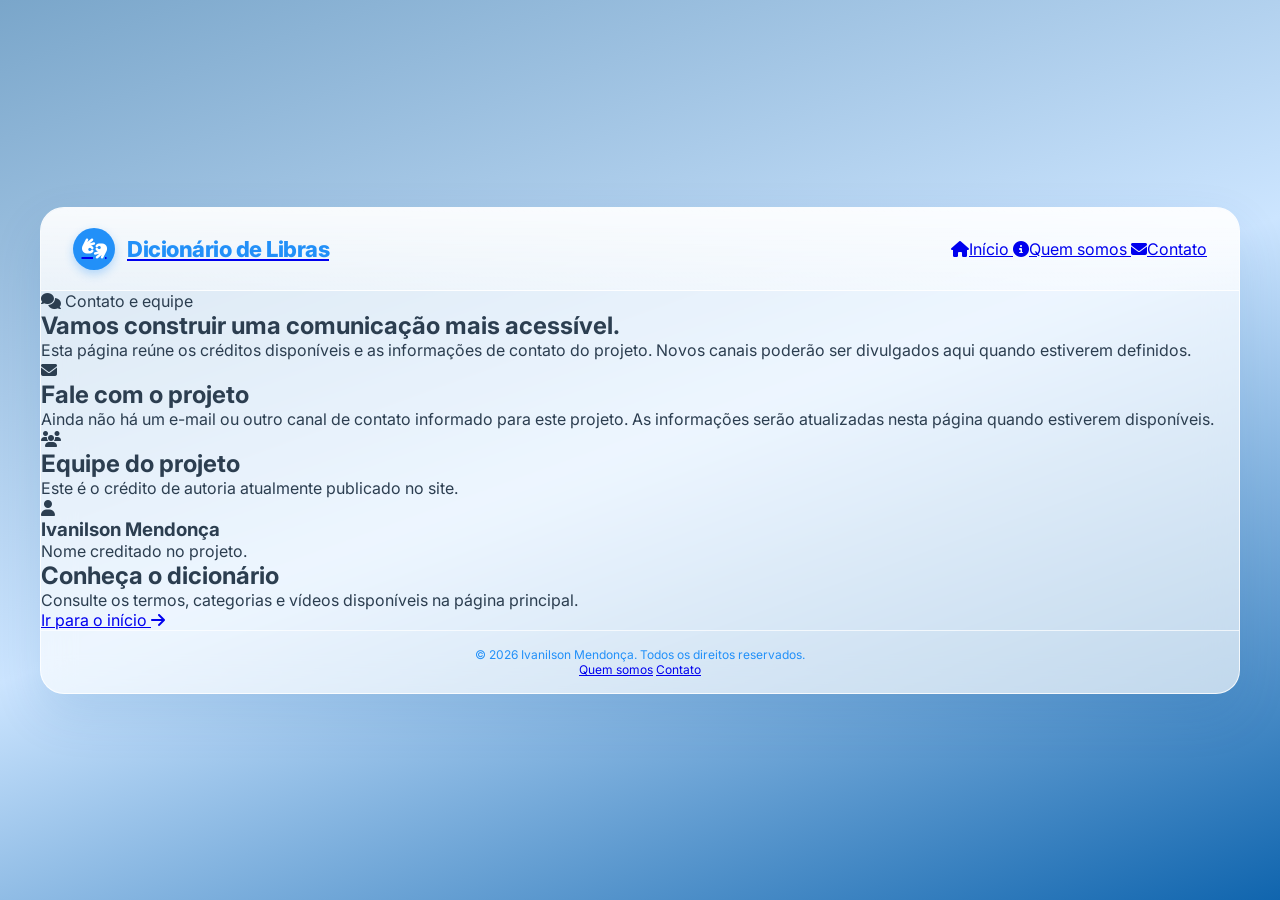
==== contato.html @ b25b12d7 "paginas quem somos e contato" ====
<!DOCTYPE html>
<html lang="pt-BR">

<head>
  <meta charset="UTF-8">
  <meta name="viewport" content="width=device-width, initial-scale=1.0">
  <meta name="description" content="Informações de contato e equipe do projeto Dicionário de Libras.">
  <title>Contato | Dicionário de Libras</title>
  <link rel="preconnect" href="https://fonts.googleapis.com">
  <link rel="preconnect" href="https://fonts.gstatic.com" crossorigin>
  <link href="https://fonts.googleapis.com/css2?family=Inter:wght@400;500;600;700;800&display=swap" rel="stylesheet">
  <link rel="stylesheet" href="https://cdnjs.cloudflare.com/ajax/libs/font-awesome/6.4.0/css/all.min.css">
  <link rel="stylesheet" href="styles.css">
</head>

<body>
  <div class="app-container">
    <header>
      <a class="logo-container logo-link" href="index.html">
        <span class="logo-icon"><i class="fa-solid fa-hands-asl-interpreting" aria-hidden="true"></i></span>
        <span class="logo-text">Dicionário de Libras</span>
      </a>
      <nav class="site-nav" aria-label="Navegação principal">
        <a class="site-nav-link" href="index.html">
          <i class="fa-solid fa-house" aria-hidden="true"></i><span>Início</span>
        </a>
        <a class="site-nav-link" href="quem-somos.html">
          <i class="fa-solid fa-circle-info" aria-hidden="true"></i><span>Quem somos</span>
        </a>
        <a class="site-nav-link" href="contato.html" aria-current="page">
          <i class="fa-solid fa-envelope" aria-hidden="true"></i><span>Contato</span>
        </a>
      </nav>
    </header>

    <main class="page-content">
      <section class="page-hero">
        <span class="page-eyebrow"><i class="fa-solid fa-comments" aria-hidden="true"></i> Contato e equipe</span>
        <h1>Vamos construir uma comunicação mais acessível.</h1>
        <p>
          Esta página reúne os créditos disponíveis e as informações de contato do projeto.
          Novos canais poderão ser divulgados aqui quando estiverem definidos.
        </p>
      </section>

      <section class="info-grid contact-grid" aria-label="Informações do projeto">
        <article class="page-card">
          <span class="info-card-icon"><i class="fa-solid fa-envelope" aria-hidden="true"></i></span>
          <h2>Fale com o projeto</h2>
          <p class="page-card-copy">
            Ainda não há um e-mail ou outro canal de contato informado para este projeto.
            As informações serão atualizadas nesta página quando estiverem disponíveis.
          </p>
        </article>

        <article class="page-card">
          <span class="info-card-icon"><i class="fa-solid fa-users" aria-hidden="true"></i></span>
          <h2>Equipe do projeto</h2>
          <p class="page-card-copy">Este é o crédito de autoria atualmente publicado no site.</p>
          <div class="team-member">
            <span class="team-member-icon"><i class="fa-solid fa-user" aria-hidden="true"></i></span>
            <div>
              <h3>Ivanilson Mendonça</h3>
              <p>Nome creditado no projeto.</p>
            </div>
          </div>
        </article>
      </section>

      <section class="page-card">
        <h2>Conheça o dicionário</h2>
        <p class="page-card-copy">
          Consulte os termos, categorias e vídeos disponíveis na página principal.
        </p>
        <a class="text-link" href="index.html">
          Ir para o início <i class="fa-solid fa-arrow-right" aria-hidden="true"></i>
        </a>
      </section>
    </main>

    <footer class="app-footer">
      <p>© 2026 Ivanilson Mendonça. Todos os direitos reservados.</p>
      <nav class="footer-nav" aria-label="Navegação do rodapé">
        <a href="quem-somos.html">Quem somos</a>
        <a href="contato.html" aria-current="page">Contato</a>
      </nav>
    </footer>
  </div>
</body>

</html>
---- styles.css ----
:root {
      --bg-gradient: linear-gradient(160deg, #7aa6ca 0%, #cce5ff 50%, #1065ae 100%);
      /*;135deg, #e8f3fc 0%, #cce5ff 50%, #e0f0fe 100%*/      
      --card-bg: rgba(255, 255, 255, 0.85);
      --card-border: rgba(255, 255, 255, 0.6);
      --primary-blue: #2290f8;
      --primary-blue-hover: #1877d5;
      --light-blue: #f0f7ff;
      --text-main: #2c3e50;
      --text-muted: #6a7c92;
      --border-color: #e2e8f0;
      --shadow-soft: 0 10px 25px -5px rgba(34, 144, 248, 0.08), 0 8px 10px -6px rgba(0, 0, 0, 0.03);
      --shadow-hover: 0 15px 30px -5px rgba(34, 144, 248, 0.15);
      --radius-lg: 24px;
      --radius-md: 16px;
      --radius-sm: 12px;
    }

    * {
      box-sizing: border-box;
      margin: 0;
      padding: 0;
      font-family: 'Inter', sans-serif;
    }

    body {
      background: var(--bg-gradient);
      min-height: 100vh;
      display: flex;
      justify-content: center;
      align-items: center;
      padding: 20px;
      color: var(--text-main);
    }

    .app-container {
      width: 100%;
      max-width: 1200px;
      background: rgba(255, 255, 255, 0.65);
      backdrop-filter: blur(16px);
      -webkit-backdrop-filter: blur(16px);
      border: 1px solid rgba(255, 255, 255, 0.8);
      border-radius: var(--radius-lg);
      box-shadow: 0 20px 50px rgba(0, 80, 160, 0.12);
      overflow: hidden;
      display: flex;
      flex-direction: column;
    }

    /* Header */
    header {
      display: flex;
      justify-content: space-between;
      align-items: center;
      padding: 20px 32px;
      background: linear-gradient(180deg, rgba(255, 255, 255, 0.8) 0%, rgba(255, 255, 255, 0.4) 100%);
      border-bottom: 1px solid rgba(255, 255, 255, 0.6);
    }

    .logo-container {
      display: flex;
      align-items: center;
      gap: 12px;
    }

    .logo-icon {
      width: 42px;
      height: 42px;
      background: var(--primary-blue);
      color: white;
      border-radius: 50%;
      display: flex;
      align-items: center;
      justify-content: center;
      font-size: 20px;
      box-shadow: 0 4px 10px rgba(34, 144, 248, 0.3);
    }

    .logo-text {
      font-size: 22px;
      font-weight: 800;
      color: var(--primary-blue);
      letter-spacing: -0.5px;
    }

    .header-actions {
      display: flex;
      align-items: center;
      gap: 16px;
    }

    .icon-btn {
      background: rgba(255, 255, 255, 0.9);
      border: 1px solid var(--border-color);
      width: 40px;
      height: 40px;
      border-radius: 50%;
      display: flex;
      align-items: center;
      justify-content: center;
      color: var(--text-muted);
      cursor: pointer;
      transition: all 0.2s ease;
      position: relative;
    }

    .icon-btn:hover {
      background: var(--primary-blue);
      color: white;
      border-color: var(--primary-blue);
      transform: translateY(-2px);
    }

    .badge-dot {
      position: absolute;
      top: 8px;
      right: 8px;
      width: 8px;
      height: 8px;
      background-color: #ff4757;
      border-radius: 50%;
      border: 2px solid white;
    }

    /* Main Content Layout */
    .main-content {
      display: grid;
      grid-template-columns: 380px 1fr;
      gap: 24px;
      padding: 24px 32px 32px 32px;
    }

    .app-footer {
      padding: 16px 32px;
      border-top: 1px solid rgba(255, 255, 255, 0.7);
      color: var(--primary-blue);
      text-align: center;
      font-size: 12px;
    }

    /* Left Panel: Search & Categories */
    .search-panel {
      background: var(--card-bg);
      border: 1px solid var(--card-border);
      border-radius: var(--radius-md);
      padding: 24px;
      box-shadow: var(--shadow-soft);
      display: flex;
      flex-direction: column;
      gap: 20px;
    }

    .search-actions {
      display: flex;
      align-items: stretch;
      gap: 10px;
    }

    .category-picker {
      position: relative;
      flex: 1;
      min-width: 0;
    }

    .search-header-btn {
      width: 100%;
      background: var(--primary-blue);
      color: white;
      border: none;
      padding: 14px 20px;
      border-radius: var(--radius-sm);
      font-size: 16px;
      font-weight: 700;
      display: flex;
      align-items: center;
      justify-content: space-between;
      cursor: pointer;
      box-shadow: 0 6px 15px rgba(34, 144, 248, 0.25);
    }

    .category-menu {
      position: absolute;
      top: calc(100% + 8px);
      left: 0;
      right: 0;
      z-index: 10;
      display: flex;
      flex-direction: column;
      max-height: 240px;
      overflow-y: auto;
      padding: 6px;
      background: white;
      border: 1px solid var(--border-color);
      border-radius: var(--radius-sm);
      box-shadow: var(--shadow-hover);
    }

    .category-menu[hidden] {
      display: none;
    }

    .category-option {
      padding: 10px 12px;
      background: transparent;
      border: none;
      border-radius: 8px;
      color: var(--text-main);
      text-align: left;
      font-size: 14px;
      cursor: pointer;
    }

    .category-option:hover,
    .category-option[aria-pressed="true"] {
      background: var(--light-blue);
      color: var(--primary-blue);
    }

    .action-arrow-btn {
      width: 48px;
      flex-shrink: 0;
      background: white;
      color: var(--primary-blue);
      border: 1px solid rgba(34, 144, 248, 0.25);
      border-radius: var(--radius-sm);
      font-size: 16px;
      cursor: pointer;
      transition: background 0.2s ease, color 0.2s ease, border-color 0.2s ease, transform 0.2s ease;
    }

    .action-arrow-btn:hover {
      background: var(--light-blue);
      border-color: var(--primary-blue);
      transform: translateY(-1px);
    }

    .action-arrow-btn:focus-visible {
      outline: 3px solid rgba(34, 144, 248, 0.25);
      outline-offset: 2px;
    }

    .search-input-wrapper {
      display: flex;
      align-items: center;
      background: white;
      border: 1px solid var(--border-color);
      border-radius: var(--radius-sm);
      padding: 6px 12px;
      transition: border-color 0.2s;
    }

    .search-input-wrapper:focus-within {
      border-color: var(--primary-blue);
      box-shadow: 0 0 0 3px rgba(34, 144, 248, 0.15);
    }

    .search-input {
      border: none;
      outline: none;
      width: 100%;
      padding: 8px;
      font-size: 14px;
      color: var(--text-main);
    }

    .category-tag-btn {
      background: var(--primary-blue);
      color: white;
      border: none;
      padding: 8px 16px;
      border-radius: 20px;
      font-size: 13px;
      font-weight: 600;
      cursor: pointer;
    }

    /* Scrollable Categories / Term List */
    .categories-list {
      display: flex;
      flex-direction: column;
      gap: 8px;
      max-height: 420px;
      overflow-y: auto;
      padding-right: 4px;
    }

    .categories-list::-webkit-scrollbar {
      width: 5px;
    }

    .categories-list::-webkit-scrollbar-thumb {
      background: #cbd5e1;
      border-radius: 10px;
    }

    .category-item {
      display: flex;
      align-items: center;
      gap: 12px;
      padding: 12px 16px;
      border-radius: var(--radius-sm);
      cursor: pointer;
      transition: all 0.2s ease;
      user-select: none;
      border: 1px solid transparent;
    }

    .category-item:hover {
      background: var(--light-blue);
    }

    .category-item.active {
      background: white;
      border-color: rgba(34, 144, 248, 0.2);
      box-shadow: 0 4px 12px rgba(0, 0, 0, 0.03);
    }

    .radio-circle {
      width: 18px;
      height: 18px;
      border: 2px solid #cbd5e1;
      border-radius: 50%;
      display: flex;
      align-items: center;
      justify-content: center;
      transition: all 0.2s;
      flex-shrink: 0;
    }

    .category-item.active .radio-circle {
      border-color: var(--primary-blue);
    }

    .radio-circle::after {
      content: '';
      width: 10px;
      height: 10px;
      background: var(--primary-blue);
      border-radius: 50%;
      opacity: 0;
      transform: scale(0);
      transition: all 0.2s;
    }

    .category-item.active .radio-circle::after {
      opacity: 1;
      transform: scale(1);
    }

    .category-info {
      display: flex;
      flex-direction: column;
      overflow: hidden;
    }

    .category-name {
      font-size: 15px;
      font-weight: 600;
      color: var(--text-main);
      white-space: nowrap;
      overflow: hidden;
      text-overflow: ellipsis;
    }

    .category-type {
      font-size: 11px;
      color: var(--text-muted);
      text-transform: uppercase;
      letter-spacing: 0.5px;
    }

    /* Right Panel: Results & Video */
    .results-panel {
      display: flex;
      flex-direction: column;
      gap: 20px;
    }

    .card {
      background: var(--card-bg);
      border: 1px solid var(--card-border);
      border-radius: var(--radius-md);
      padding: 24px;
      box-shadow: var(--shadow-soft);
    }

    .result-title {
      font-size: 20px;
      font-weight: 700;
      margin-bottom: 8px;
      display: flex;
      align-items: center;
      gap: 10px;
    }

    .category-badge {
      font-size: 12px;
      background: var(--light-blue);
      color: var(--primary-blue);
      padding: 4px 10px;
      border-radius: 12px;
      font-weight: 600;
      border: 1px solid rgba(34, 144, 248, 0.2);
    }

    .result-description {
      color: var(--text-muted);
      font-size: 14px;
      line-height: 1.5;
      margin-bottom: 20px;
    }

    /* Video Player Container */
    .video-container {
      position: relative;
      width: 100%;
      padding-top: 56.25%;
      /* Proporção 16:9 ideal para o YouTube */
      background: #1e293b;
      border-radius: var(--radius-sm);
      overflow: hidden;
    }

    .video-player {
      position: absolute;
      top: 0;
      left: 0;
      width: 100%;
      height: 100%;
      border: none;
    }

    .video-overlay-play {
      position: absolute;
      width: 64px;
      height: 64px;
      background: rgba(255, 255, 255, 0.85);
      backdrop-filter: blur(4px);
      border-radius: 50%;
      display: flex;
      align-items: center;
      justify-content: center;
      color: var(--primary-blue);
      font-size: 24px;
      cursor: pointer;
      transition: transform 0.2s, background 0.2s;
      box-shadow: 0 8px 20px rgba(0, 0, 0, 0.2);
      border: none;
    }

    .video-overlay-play:hover {
      transform: scale(1.1);
      background: white;
    }

    .video-controls {
      position: absolute;
      bottom: 0;
      left: 0;
      right: 0;
      padding: 16px 20px;
      background: linear-gradient(transparent, rgba(0, 0, 0, 0.7));
      display: flex;
      align-items: center;
      justify-content: space-between;
      color: white;
    }

    .video-title {
      font-size: 14px;
      font-weight: 600;
      display: flex;
      align-items: center;
      gap: 8px;
    }

    .video-action-btns {
      display: flex;
      gap: 12px;
    }

    .video-btn {
      background: none;
      border: none;
      color: rgba(255, 255, 255, 0.8);
      font-size: 16px;
      cursor: pointer;
      transition: color 0.2s;
    }

    .video-btn:hover {
      color: white;
    }

    /* Usage and Meaning Section */
    .usage-card h3 {
      font-size: 18px;
      font-weight: 700;
      margin-bottom: 12px;
    }

    .usage-card p {
      font-size: 14px;
      color: var(--text-muted);
      line-height: 1.6;
    }

    /* Hidden Admin Modal Style */
    .modal-overlay {
      display: none;
      position: fixed;
      top: 0;
      left: 0;
      right: 0;
      bottom: 0;
      background: rgba(0, 0, 0, 0.5);
      z-index: 999;
      justify-content: center;
      align-items: center;
      backdrop-filter: blur(4px);
    }

    .modal-content {
      background: white;
      padding: 30px;
      border-radius: var(--radius-md);
      width: 90%;
      max-width: 500px;
      box-shadow: 0 20px 40px rgba(0, 0, 0, 0.2);
    }

    .modal-content h3 {
      margin-bottom: 15px;
    }

    .modal-content p {
      font-size: 14px;
      color: var(--text-muted);
      margin-bottom: 20px;
    }

    .modal-actions {
      display: flex;
      gap: 10px;
      justify-content: flex-end;
    }

    .btn-secondary {
      background: #e2e8f0;
      border: none;
      padding: 10px 16px;
      border-radius: 8px;
      cursor: pointer;
      font-weight: 600;
    }

    .btn-primary {
      background: var(--primary-blue);
      color: white;
      border: none;
      padding: 10px 16px;
      border-radius: 8px;
      cursor: pointer;
      font-weight: 600;
    }

    /* Responsive Breakpoints */
    @media (max-width: 900px) {
      .main-content {
        grid-template-columns: 1fr;
      }

      .categories-list {
        max-height: 250px;
      }
    }

    @media (max-width: 600px) {
      body {
        padding: 10px;
      }

      header {
        padding: 16px;
      }

      .main-content {
        padding: 16px;
      }

      .video-container {
        height: 220px;
      }
    }
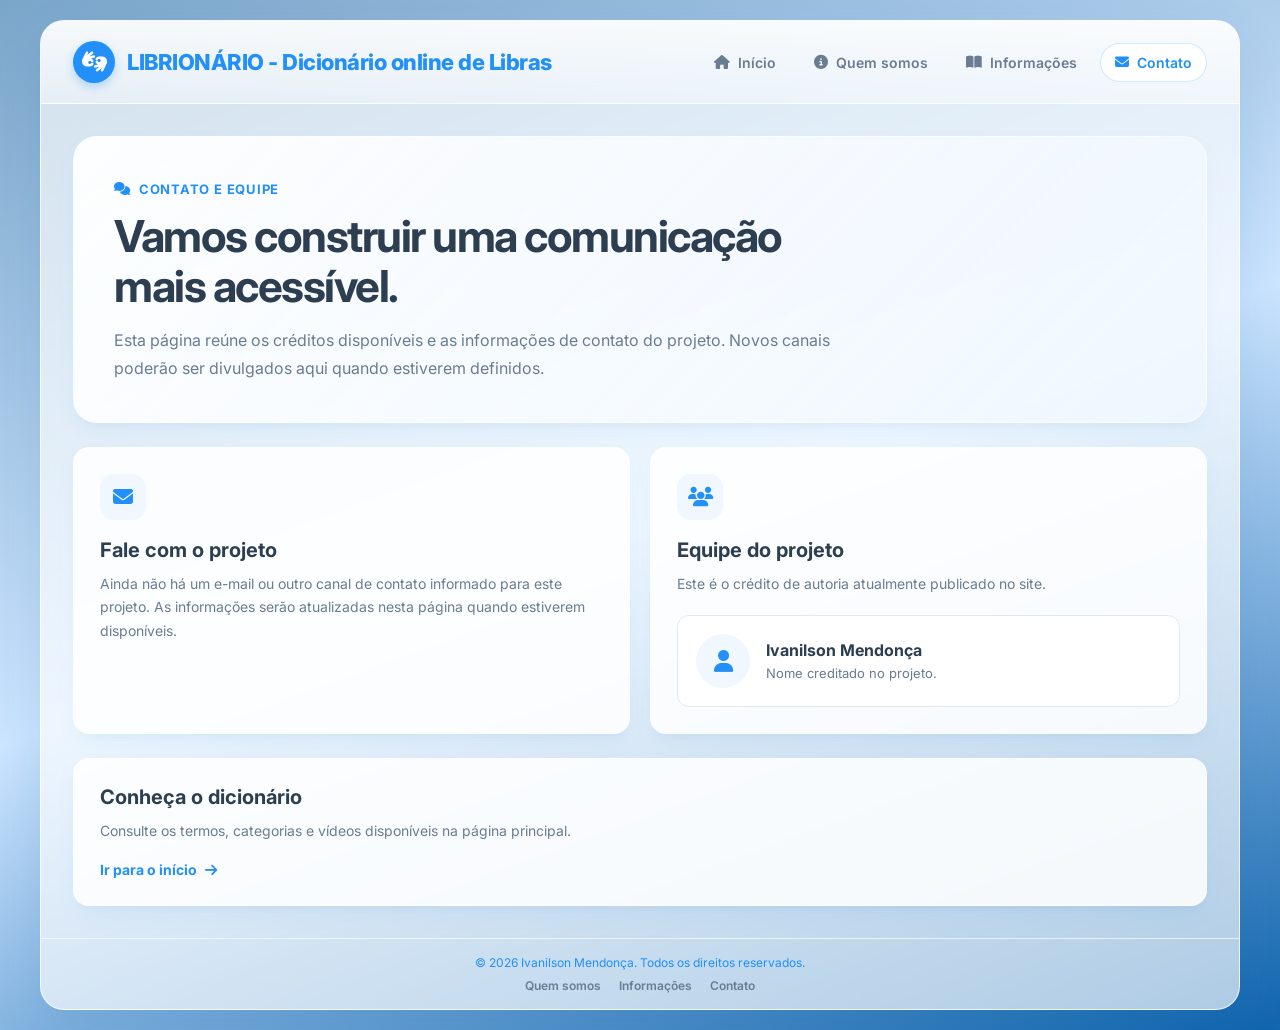
==== commit efde9bf4: "Update contato.html" ====
--- a/contato.html
+++ b/contato.html
@@ -18,7 +18,7 @@
     <header>
       <a class="logo-container logo-link" href="index.html">
         <span class="logo-icon"><i class="fa-solid fa-hands-asl-interpreting" aria-hidden="true"></i></span>
-        <span class="logo-text">Dicionário de Libras</span>
+        <span class="logo-text">LIBRIONÁRIO - Dicionário online de Libras</span>
       </a>
       <nav class="site-nav" aria-label="Navegação principal">
         <a class="site-nav-link" href="index.html">
@@ -26,6 +26,9 @@
         </a>
         <a class="site-nav-link" href="quem-somos.html">
           <i class="fa-solid fa-circle-info" aria-hidden="true"></i><span>Quem somos</span>
+        </a>
+        <a class="site-nav-link" href="informacoes.html">
+          <i class="fa-solid fa-book-open" aria-hidden="true"></i><span>Informações</span>
         </a>
         <a class="site-nav-link" href="contato.html" aria-current="page">
           <i class="fa-solid fa-envelope" aria-hidden="true"></i><span>Contato</span>
@@ -82,6 +85,7 @@
       <p>© 2026 Ivanilson Mendonça. Todos os direitos reservados.</p>
       <nav class="footer-nav" aria-label="Navegação do rodapé">
         <a href="quem-somos.html">Quem somos</a>
+        <a href="informacoes.html">Informações</a>
         <a href="contato.html" aria-current="page">Contato</a>
       </nav>
     </footer>
--- a/styles.css
+++ b/styles.css
@@ -1,6 +1,5 @@
 :root {
       --bg-gradient: linear-gradient(160deg, #7aa6ca 0%, #cce5ff 50%, #1065ae 100%);
-      /*;135deg, #e8f3fc 0%, #cce5ff 50%, #e0f0fe 100%*/      
       --card-bg: rgba(255, 255, 255, 0.85);
       --card-border: rgba(255, 255, 255, 0.6);
       --primary-blue: #2290f8;
@@ -63,6 +62,10 @@
       gap: 12px;
     }
 
+    .logo-link {
+      text-decoration: none;
+    }
+
     .logo-icon {
       width: 42px;
       height: 42px;
@@ -87,6 +90,33 @@
       display: flex;
       align-items: center;
       gap: 16px;
+    }
+
+    .site-nav {
+      display: flex;
+      align-items: center;
+      gap: 8px;
+    }
+
+    .site-nav-link {
+      display: inline-flex;
+      align-items: center;
+      gap: 8px;
+      padding: 10px 14px;
+      border: 1px solid transparent;
+      border-radius: 999px;
+      color: var(--text-muted);
+      font-size: 14px;
+      font-weight: 600;
+      text-decoration: none;
+      transition: background 0.2s ease, color 0.2s ease, border-color 0.2s ease;
+    }
+
+    .site-nav-link:hover,
+    .site-nav-link[aria-current="page"] {
+      background: white;
+      border-color: rgba(34, 144, 248, 0.2);
+      color: var(--primary-blue);
     }
 
     .icon-btn {
@@ -136,6 +166,171 @@
       color: var(--primary-blue);
       text-align: center;
       font-size: 12px;
+    }
+
+    .footer-nav {
+      display: flex;
+      justify-content: center;
+      gap: 18px;
+      margin-top: 8px;
+    }
+
+    .footer-nav a {
+      color: var(--text-muted);
+      font-weight: 600;
+      text-decoration: none;
+    }
+
+    .footer-nav a:hover {
+      color: var(--primary-blue);
+    }
+
+    .page-content {
+      display: flex;
+      flex-direction: column;
+      gap: 24px;
+      padding: 32px;
+    }
+
+    .page-hero {
+      position: relative;
+      overflow: hidden;
+      padding: 40px;
+      background: linear-gradient(135deg, rgba(255, 255, 255, 0.94), rgba(240, 247, 255, 0.82));
+      border: 1px solid var(--card-border);
+      border-radius: var(--radius-lg);
+      box-shadow: var(--shadow-soft);
+    }
+
+    .page-eyebrow {
+      display: inline-flex;
+      align-items: center;
+      gap: 8px;
+      margin-bottom: 14px;
+      color: var(--primary-blue);
+      font-size: 13px;
+      font-weight: 700;
+      letter-spacing: 0.06em;
+      text-transform: uppercase;
+    }
+
+    .page-hero h1 {
+      max-width: 720px;
+      margin-bottom: 14px;
+      color: var(--text-main);
+      font-size: clamp(30px, 5vw, 44px);
+      letter-spacing: -1.5px;
+      line-height: 1.15;
+    }
+
+    .page-hero p {
+      max-width: 740px;
+      color: var(--text-muted);
+      font-size: 16px;
+      line-height: 1.75;
+    }
+
+    .info-grid {
+      display: grid;
+      grid-template-columns: repeat(3, minmax(0, 1fr));
+      gap: 20px;
+    }
+
+    .contact-grid {
+      grid-template-columns: repeat(2, minmax(0, 1fr));
+    }
+
+    .info-card {
+      min-height: 190px;
+    }
+
+    .info-card-icon {
+      display: grid;
+      width: 46px;
+      height: 46px;
+      margin-bottom: 18px;
+      place-items: center;
+      border-radius: 14px;
+      background: var(--light-blue);
+      color: var(--primary-blue);
+      font-size: 20px;
+    }
+
+    .info-card h2,
+    .page-section-title {
+      margin-bottom: 10px;
+      color: var(--text-main);
+      font-size: 19px;
+    }
+
+    .info-card p,
+    .page-card-copy {
+      color: var(--text-muted);
+      font-size: 14px;
+      line-height: 1.7;
+    }
+
+    .page-card {
+      background: var(--card-bg);
+      border: 1px solid var(--card-border);
+      border-radius: var(--radius-md);
+      padding: 26px;
+      box-shadow: var(--shadow-soft);
+    }
+
+    .page-card h2 {
+      margin-bottom: 10px;
+      color: var(--text-main);
+      font-size: 20px;
+    }
+
+    .team-member {
+      display: flex;
+      align-items: center;
+      gap: 16px;
+      margin-top: 20px;
+      padding: 18px;
+      background: white;
+      border: 1px solid var(--border-color);
+      border-radius: var(--radius-sm);
+    }
+
+    .team-member-icon {
+      display: grid;
+      width: 54px;
+      height: 54px;
+      flex: 0 0 54px;
+      place-items: center;
+      border-radius: 50%;
+      background: var(--light-blue);
+      color: var(--primary-blue);
+      font-size: 22px;
+    }
+
+    .team-member h3 {
+      margin-bottom: 4px;
+      font-size: 16px;
+    }
+
+    .team-member p {
+      color: var(--text-muted);
+      font-size: 13px;
+      line-height: 1.5;
+    }
+
+    .text-link {
+      display: inline-flex;
+      align-items: center;
+      gap: 8px;
+      margin-top: 18px;
+      color: var(--primary-blue);
+      font-size: 14px;
+      font-weight: 700;
+      text-decoration: none;
+    }
+
+    .text-link:hover {
+      color: var(--primary-blue-hover);
     }
 
     /* Left Panel: Search & Categories */
@@ -573,6 +768,10 @@
       .categories-list {
         max-height: 250px;
       }
+
+      .info-grid {
+        grid-template-columns: 1fr;
+      }
     }
 
     @media (max-width: 600px) {
@@ -588,6 +787,36 @@
         padding: 16px;
       }
 
+      .page-content {
+        gap: 16px;
+        padding: 16px;
+      }
+
+      .page-hero {
+        padding: 26px 22px;
+      }
+
+      .page-card {
+        padding: 22px;
+      }
+
+      header {
+        align-items: flex-start;
+        flex-direction: column;
+        gap: 16px;
+      }
+
+      .site-nav {
+        width: 100%;
+        flex-wrap: wrap;
+        gap: 4px;
+      }
+
+      .site-nav-link {
+        padding: 9px 10px;
+        font-size: 13px;
+      }
+
       .video-container {
         height: 220px;
       }
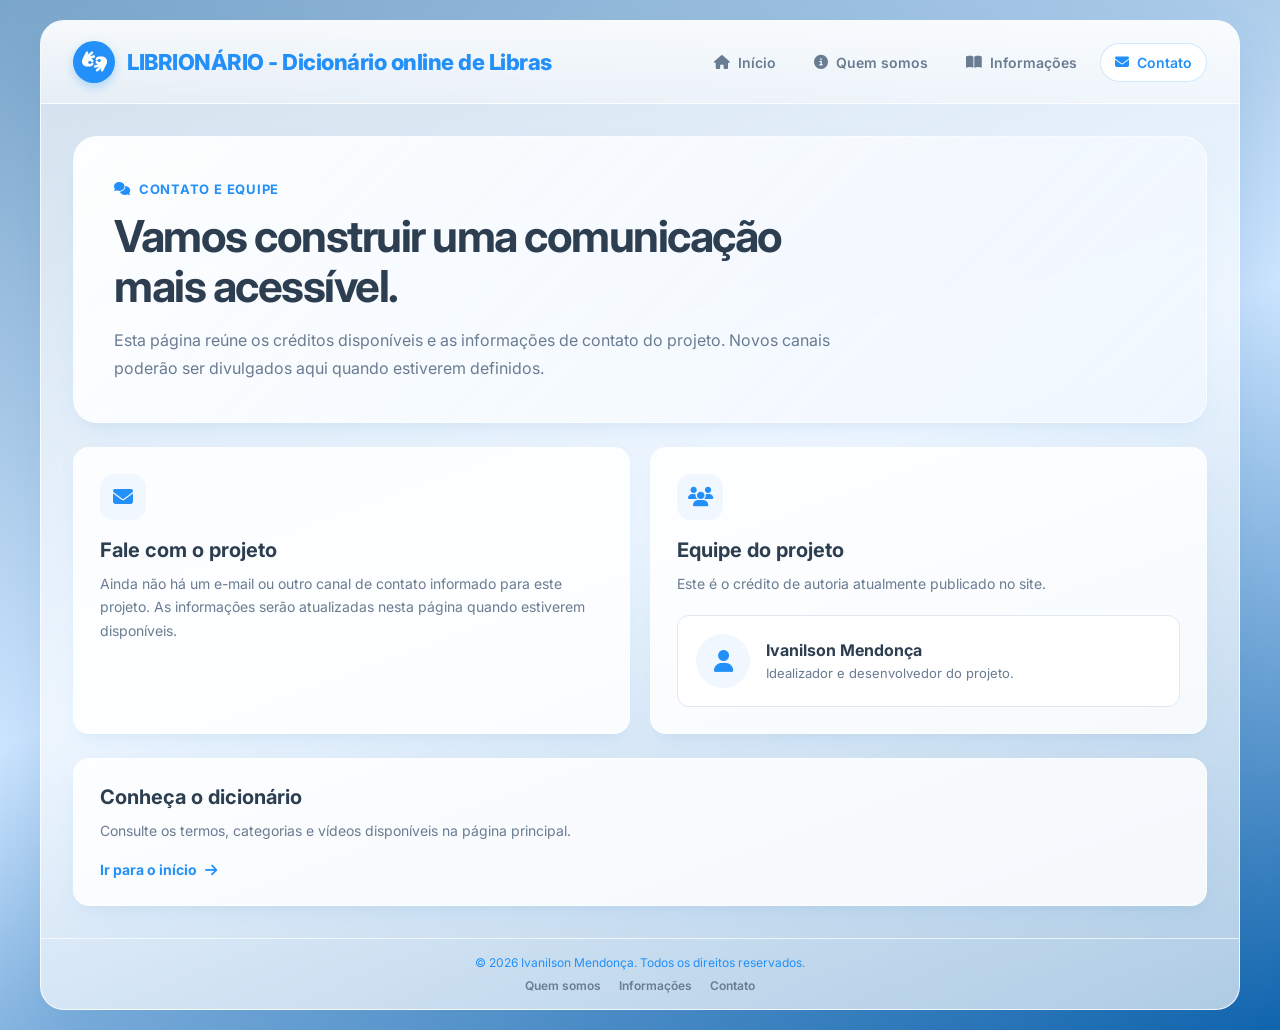
==== commit d4e38f99: "Update contato.html" ====
--- a/contato.html
+++ b/contato.html
@@ -64,7 +64,7 @@
             <span class="team-member-icon"><i class="fa-solid fa-user" aria-hidden="true"></i></span>
             <div>
               <h3>Ivanilson Mendonça</h3>
-              <p>Nome creditado no projeto.</p>
+              <p>Idealizador e desenvolvedor do projeto.</p>
             </div>
           </div>
         </article>
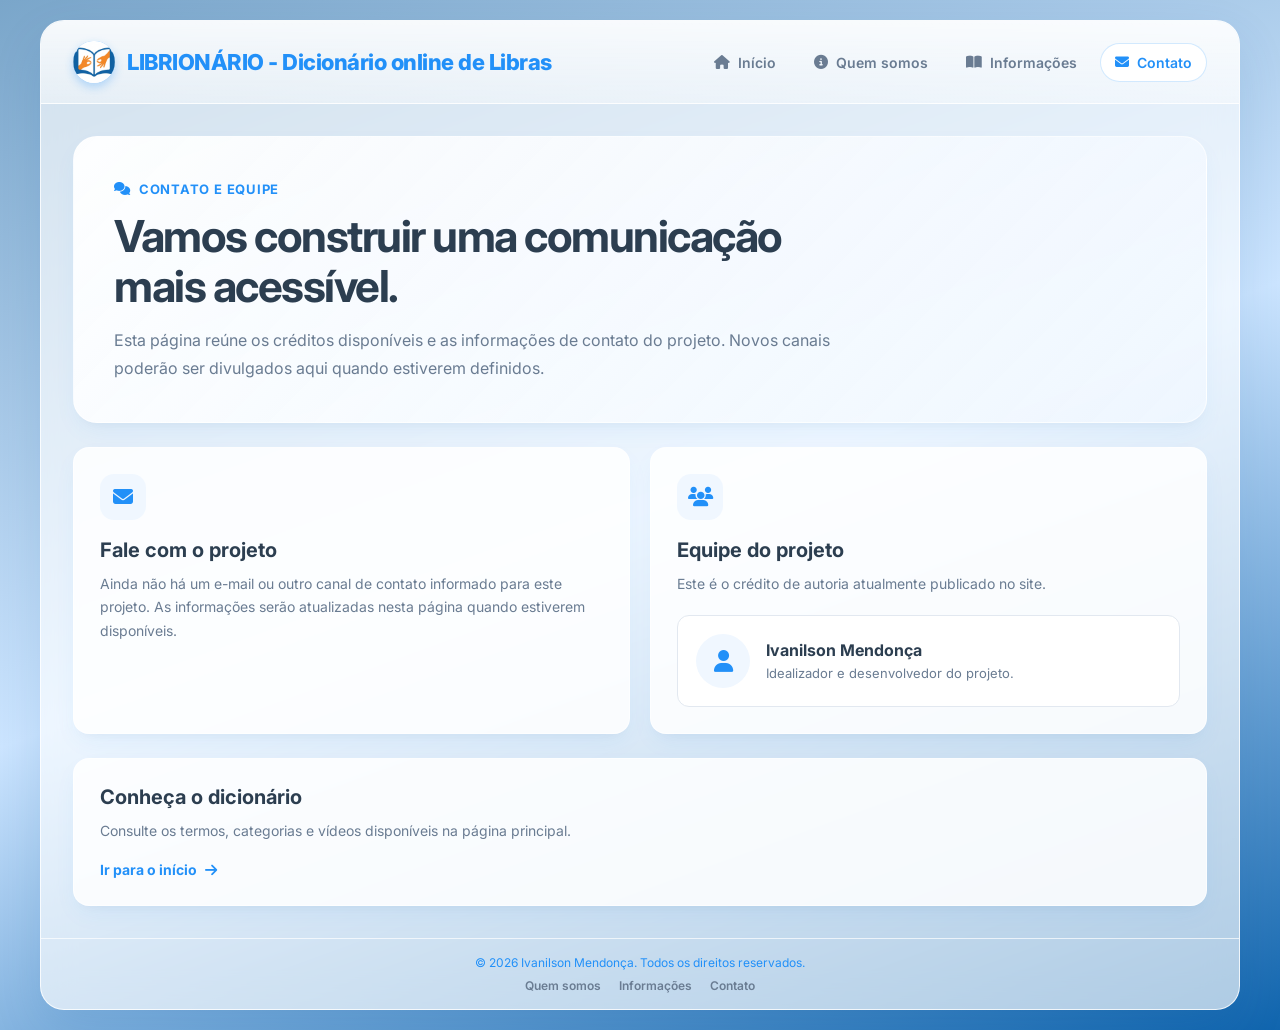
==== commit 44306ec6: "Update contato.html" ====
--- a/contato.html
+++ b/contato.html
@@ -17,7 +17,8 @@
   <div class="app-container">
     <header>
       <a class="logo-container logo-link" href="index.html">
-        <span class="logo-icon"><i class="fa-solid fa-hands-asl-interpreting" aria-hidden="true"></i></span>
+        <!-- <span class="logo-icon"><i class="fa-solid fa-hands-asl-interpreting" aria-hidden="true"></i></span> -->
+        <img class="logo-icon" src="img/logo1_500px.svg" alt="Logo do Dicionário de Libras" class="logo-image">
         <span class="logo-text">LIBRIONÁRIO - Dicionário online de Libras</span>
       </a>
       <nav class="site-nav" aria-label="Navegação principal">
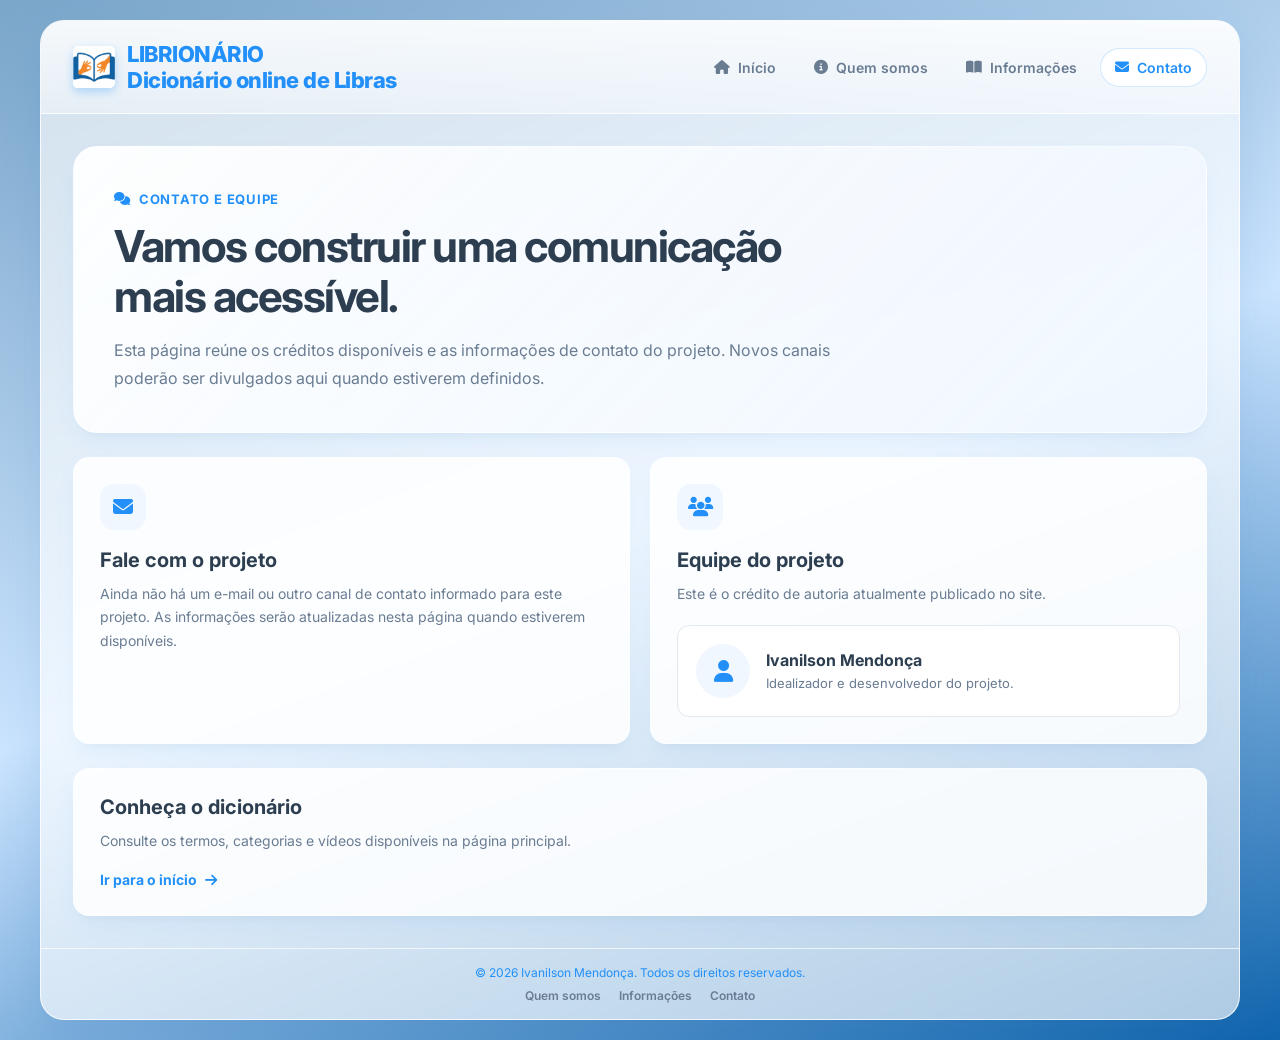
==== commit 3452faeb: "Update contato.html" ====
--- a/contato.html
+++ b/contato.html
@@ -19,7 +19,7 @@
       <a class="logo-container logo-link" href="index.html">
         <!-- <span class="logo-icon"><i class="fa-solid fa-hands-asl-interpreting" aria-hidden="true"></i></span> -->
         <img class="logo-icon" src="img/logo1_500px.svg" alt="Logo do Dicionário de Libras" class="logo-image">
-        <span class="logo-text">LIBRIONÁRIO - Dicionário online de Libras</span>
+        <span class="logo-text">LIBRIONÁRIO <br/> Dicionário online de Libras</span>
       </a>
       <nav class="site-nav" aria-label="Navegação principal">
         <a class="site-nav-link" href="index.html">
--- a/styles.css
+++ b/styles.css
@@ -71,7 +71,7 @@
       height: 42px;
       background: var(--primary-blue);
       color: white;
-      border-radius: 50%;
+      border-radius: 10%;
       display: flex;
       align-items: center;
       justify-content: center;
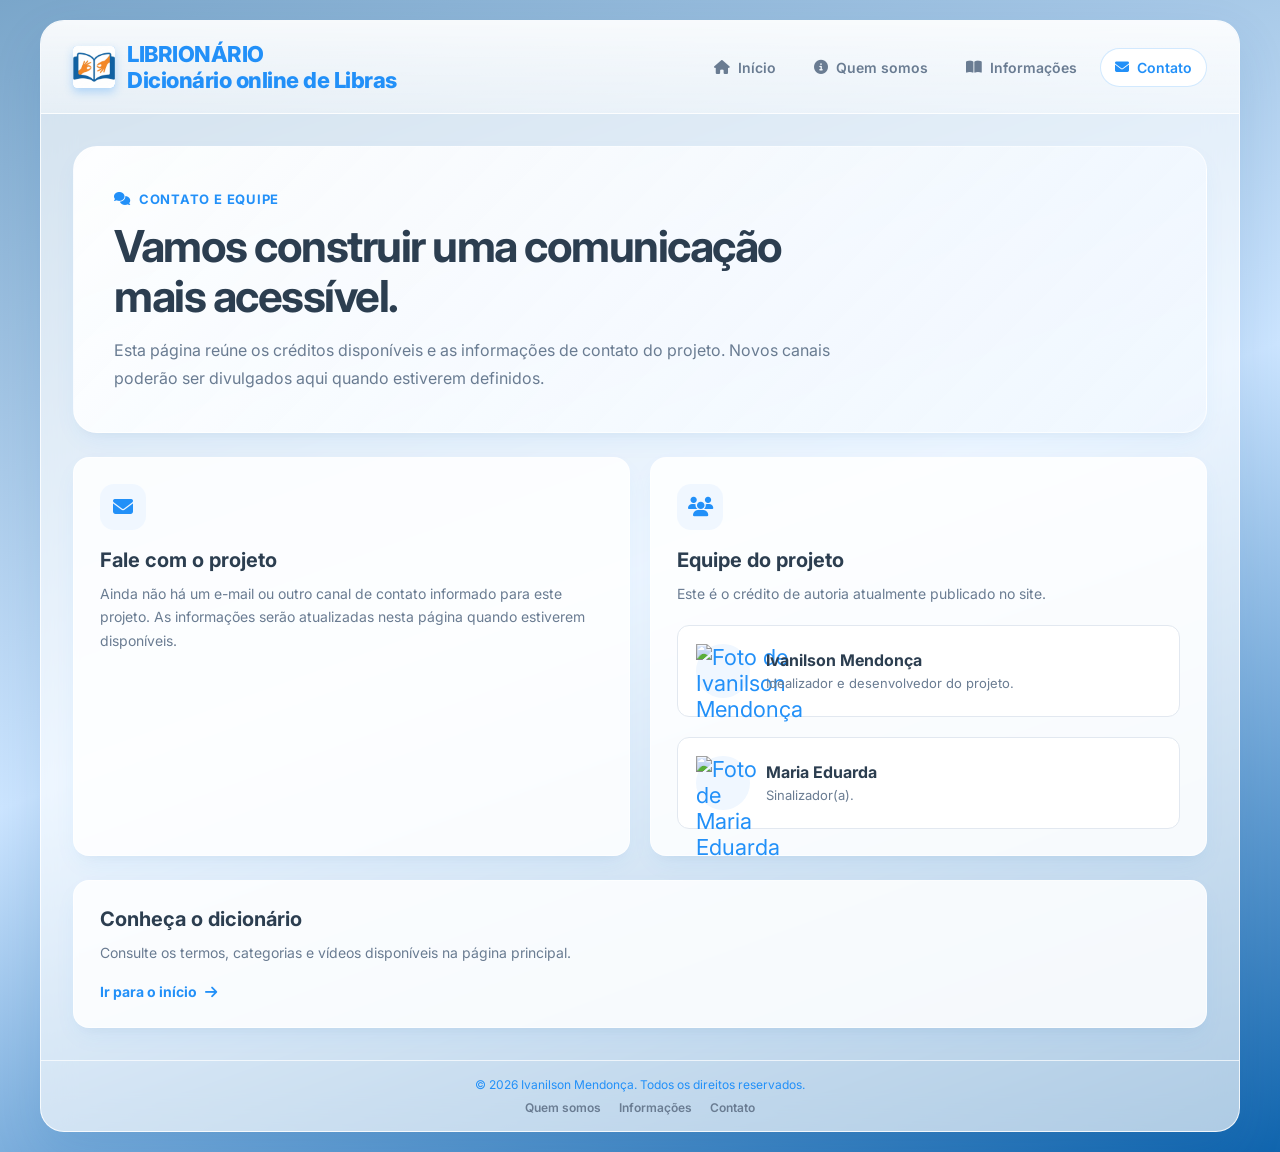
==== commit f3a8a014: "Update contato.html" ====
--- a/contato.html
+++ b/contato.html
@@ -62,10 +62,20 @@
           <h2>Equipe do projeto</h2>
           <p class="page-card-copy">Este é o crédito de autoria atualmente publicado no site.</p>
           <div class="team-member">
-            <span class="team-member-icon"><i class="fa-solid fa-user" aria-hidden="true"></i></span>
+            <!-- <span class="team-member-icon"><i class="fa-solid fa-user" aria-hidden="true"></i></span> -->
+            <span class="team-member-icon"><img class="equipefoto" src="img/iv2_perfil.png" alt="Foto de Ivanilson Mendonça"></span>
             <div>
               <h3>Ivanilson Mendonça</h3>
               <p>Idealizador e desenvolvedor do projeto.</p>
+            </div>
+          </div>
+
+          <div class="team-member">
+            <!-- <span class="team-member-icon"><i class="fa-solid fa-user" aria-hidden="true"></i></span> -->
+            <span class="team-member-icon"><img class="equipefoto" src="img/duda2_perfil.png" alt="Foto de Maria Eduarda"></span>
+            <div>
+              <h3>Maria Eduarda</h3>
+              <p>Sinalizador(a).</p>
             </div>
           </div>
         </article>
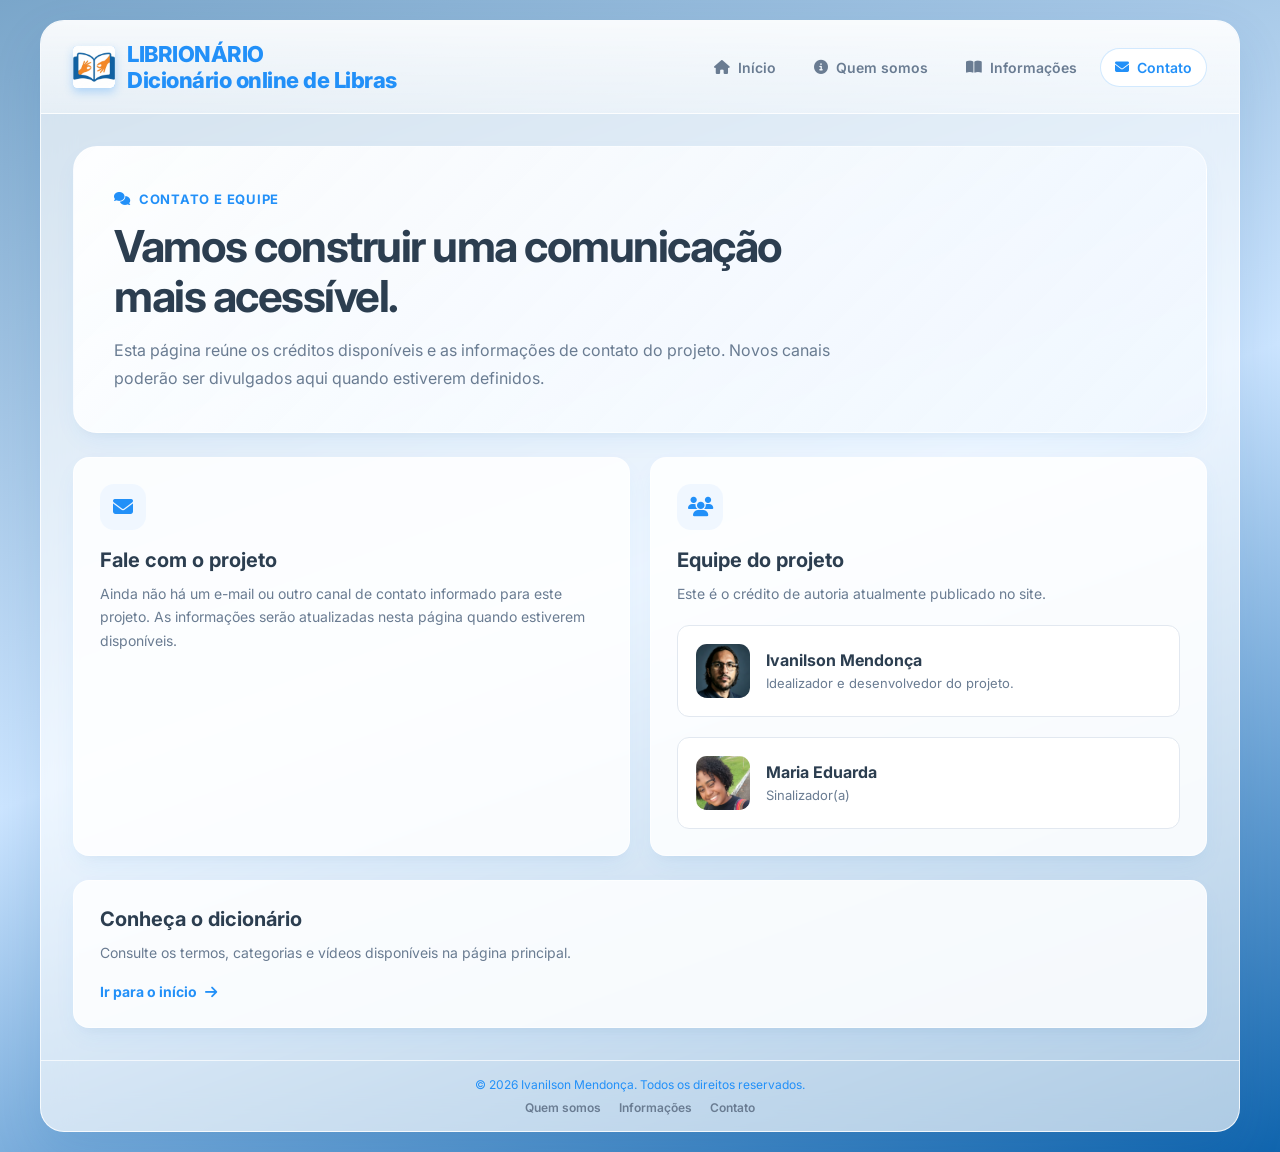
==== commit 940892b7: "Update contato.html" ====
--- a/contato.html
+++ b/contato.html
@@ -71,11 +71,10 @@
           </div>
 
           <div class="team-member">
-            <!-- <span class="team-member-icon"><i class="fa-solid fa-user" aria-hidden="true"></i></span> -->
             <span class="team-member-icon"><img class="equipefoto" src="img/duda2_perfil.png" alt="Foto de Maria Eduarda"></span>
             <div>
               <h3>Maria Eduarda</h3>
-              <p>Sinalizador(a).</p>
+              <p>Sinalizador(a)</p>
             </div>
           </div>
         </article>
--- a/styles.css
+++ b/styles.css
@@ -307,6 +307,13 @@
       font-size: 22px;
     }
 
+    .equipefoto{
+      width: 54px;
+      height: 54px;
+      border-radius: 20%;
+      object-fit: cover;
+    }
+
     .team-member h3 {
       margin-bottom: 4px;
       font-size: 16px;
